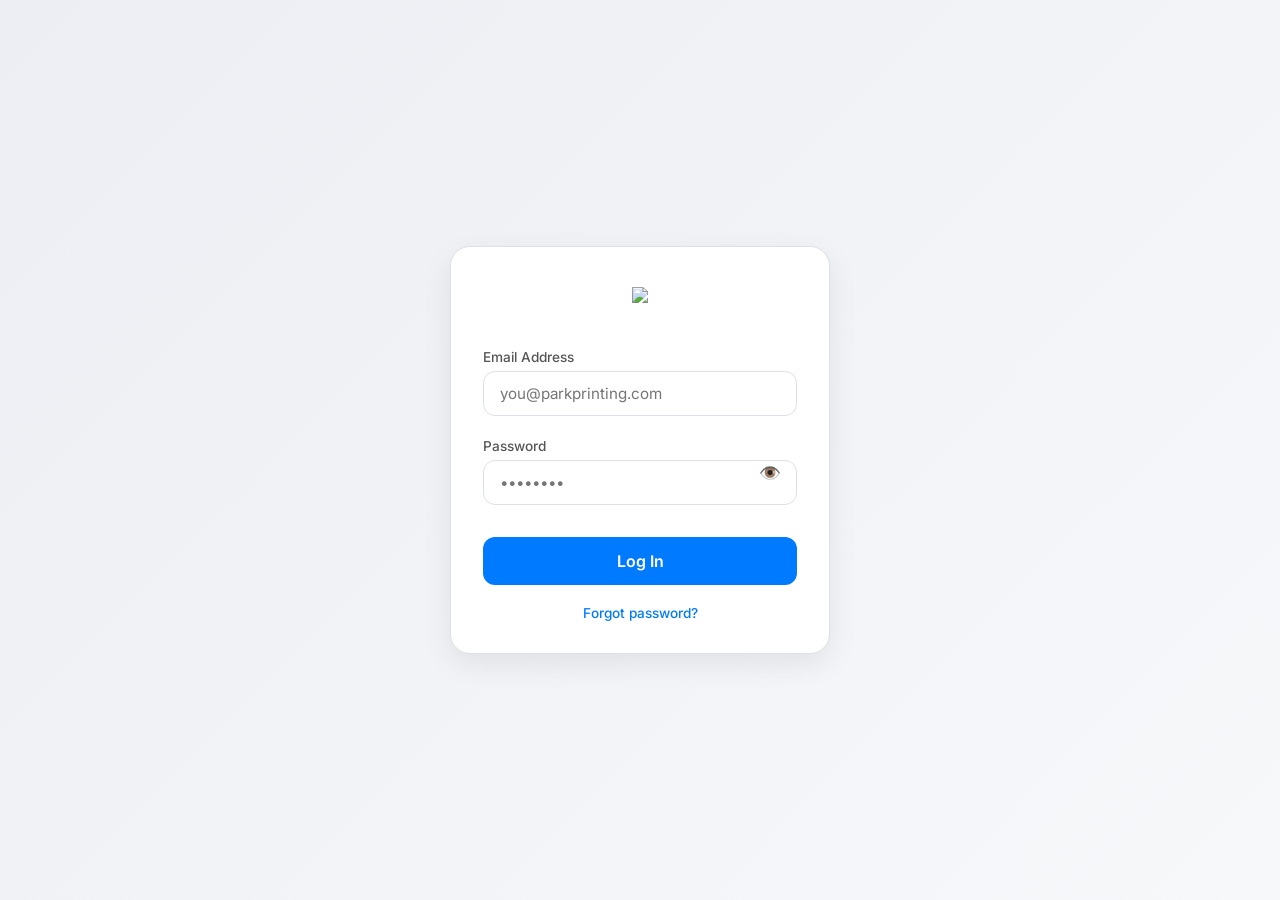
==== dash/index.html @ 1a176a47 "Inital commit" ====
<!DOCTYPE html>
<html lang="en">
<head>
  <meta charset="UTF-8">
  <title>Park Printing Solutions – Login</title>
  <meta name="viewport" content="width=device-width, initial-scale=1.0" />
  <!-- Font -->
  <link href="https://fonts.googleapis.com/css2?family=Inter:wght@400;500;600;700&display=swap" rel="stylesheet">
  <script src="./js/web.js" type="text/javascript"></script>
  <script src="./js/login.js" type="text/javascript"></script>
  <script src="./js/nav.js" type="text/javascript"></script>
  <script src="./js/index.js" type="text/javascript"></script>
  <link rel="icon" type="image/x-icon" href="favicon.ico">
  <style>
    :root {
      --accent: #007aff;
      --bg-gradient: linear-gradient(135deg,#eceef3 0%,#f7f8fa 100%);
      --border: #dde1e6;
    }

    * { box-sizing: border-box; margin: 0; padding: 0; font-family: 'Inter', sans-serif; }

    body {
      display: flex;
      align-items: center;
      justify-content: center;
      min-height: 100vh;
      background: var(--bg-gradient);
    }

    /* ───── Login Card ───── */
    .login-card {
      width: 100%;
      max-width: 380px;
      background: #fff;
      border: 1px solid var(--border);
      border-radius: 1.25rem;
      padding: 2.5rem 2rem 2rem;
      box-shadow: 0 10px 30px rgba(0,0,0,0.08);
      animation: fadeUp .6s ease forwards;
      opacity: 0;
      transform: translateY(20px);
    }

    @keyframes fadeUp {
      to { opacity: 1; transform: translateY(0); }
    }

    .login-card h1 {
      font-size: 1.6rem;
      font-weight: 600;
      text-align: center;
      margin-bottom: 1.5rem;
      color: #333;
    }

    .form-group { position: relative; margin-top: 1.35rem; }

    .form-group label {
      display: block;
      font-size: 0.85rem;
      font-weight: 500;
      margin-bottom: 0.4rem;
      color: #555;
    }

    .form-group input {
      width: 100%;
      padding: 0.75rem 1rem;
      border: 1px solid var(--border);
      border-radius: 0.75rem;
      font-size: 0.95rem;
      transition: border-color .2s, box-shadow .2s;
    }

    .form-group input:focus {
      border-color: var(--accent);
      box-shadow: 0 0 0 3px rgba(0,122,255,0.15);
      outline: none;
    }

    .toggle-password {
      position: absolute;
      top: 50%;
      right: 1rem;
      transform: translateY(-50%);
      font-size: 1.1rem;
      cursor: pointer;
      color: #8a8a8a;
      user-select: none;
    }

    button.login-btn {
      width: 100%;
      margin-top: 2rem;
      padding: 0.85rem 1rem;
      border: none;
      border-radius: 0.75rem;
      background: var(--accent);
      color: #fff;
      font-size: 1rem;
      font-weight: 600;
      cursor: pointer;
      transition: background .2s, transform .15s;
    }

    button.login-btn:hover { background: #0066e0; }
    button.login-btn:active { transform: scale(0.98); }

    .links {
      margin-top: 1.25rem;
      text-align: center;
      font-size: 0.85rem;
    }

    .links a {
      color: var(--accent);
      text-decoration: none;
      font-weight: 500;
    }

    /* Small devices */
    @media (max-width: 420px) {
      .login-card { margin: 0 1rem; }
    }
  </style>
</head>
<body>
  <main class="login-card" role="main">
    <center>
      <image src="./logos/park.png" style="width: 200px;"></image>
    </center>
    <br>
    <label id="login-error"></label>
    <form onsubmit="return false;">
      <div class="form-group">
        <label for="email">Email Address</label>
        <input type="email" id="username_field" placeholder="you@parkprinting.com" required />
      </div>

      <div class="form-group">
        <label for="password">Password</label>
        <input type="password" id="password_field" placeholder="••••••••" required />
        <span class="toggle-password" onclick="togglePassword()">👁️</span>
      </div>

      <button type="submit" class="login-btn" onclick="login_clicked();">Log In</button>

      <div class="links">
        <a onclick="forgotPassword();" style="cursor: pointer;">Forgot password?</a>
      </div>
    </form>
  </main>

  <script>
    function togglePassword() {
      const pwd = document.getElementById('password');
      pwd.type = pwd.type === 'password' ? 'text' : 'password';
    }
  </script>
</body>
</html>
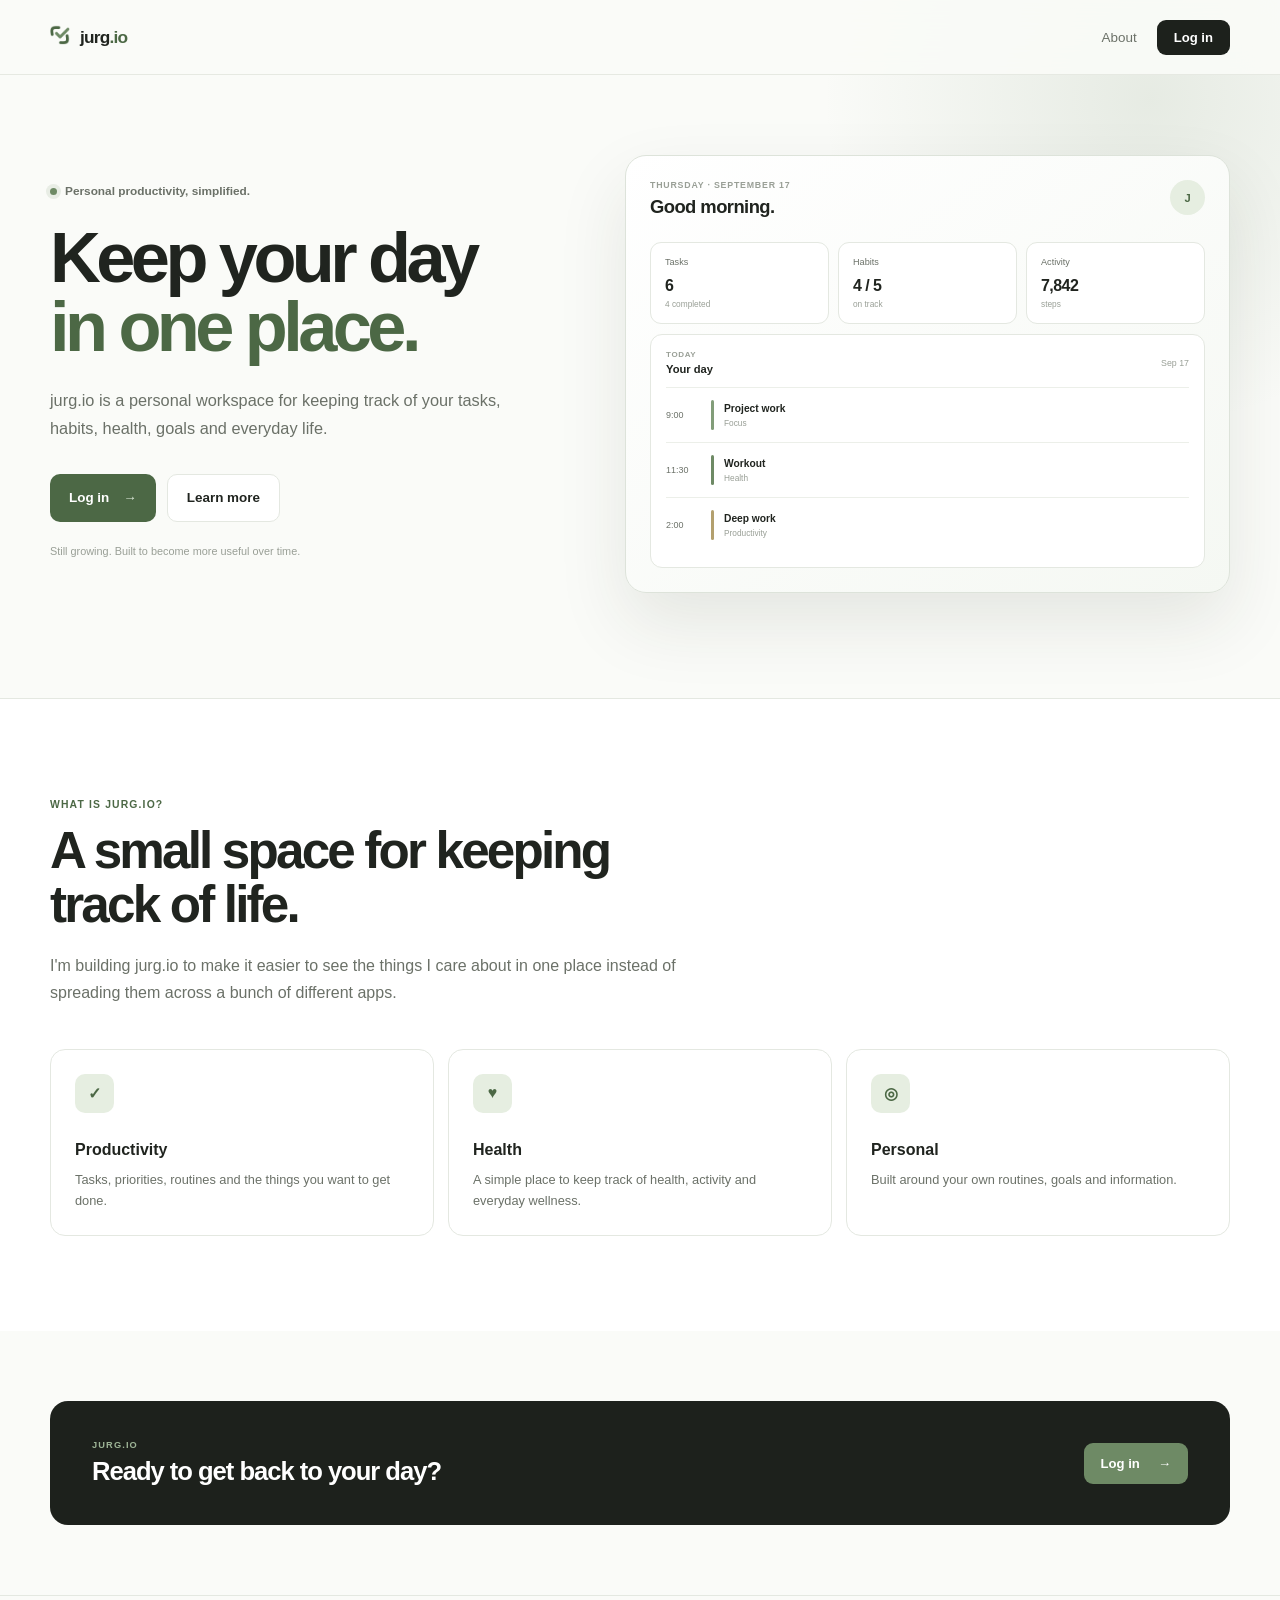
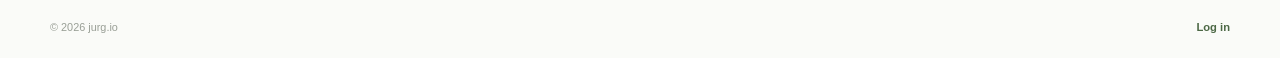
==== commit 7d478249: "first intital revamp of website" ====
--- a/dash/index.html
+++ b/dash/index.html
@@ -1,162 +1,776 @@
 <!DOCTYPE html>
 <html lang="en">
 <head>
-  <meta charset="UTF-8">
-  <title>Park Printing Solutions – Login</title>
-  <meta name="viewport" content="width=device-width, initial-scale=1.0" />
-  <!-- Font -->
-  <link href="https://fonts.googleapis.com/css2?family=Inter:wght@400;500;600;700&display=swap" rel="stylesheet">
-  <script src="./js/web.js" type="text/javascript"></script>
-  <script src="./js/login.js" type="text/javascript"></script>
-  <script src="./js/nav.js" type="text/javascript"></script>
-  <script src="./js/index.js" type="text/javascript"></script>
-  <link rel="icon" type="image/x-icon" href="favicon.ico">
-  <style>
-    :root {
-      --accent: #007aff;
-      --bg-gradient: linear-gradient(135deg,#eceef3 0%,#f7f8fa 100%);
-      --border: #dde1e6;
+    <meta charset="UTF-8">
+
+    <meta
+        name="viewport"
+        content="width=device-width, initial-scale=1.0"
+    >
+
+    <title>jurg.io</title>
+
+    <link rel="stylesheet" href="./index/styles.css">
+    <script src="./js/web.js" type="text/javascript"></script>
+    <script src="./js/login.js" type="text/javascript"></script>
+    <script src="./js/nav.js" type="text/javascript"></script>
+    <script src="./js/index.js" type="text/javascript"></script>
+    <link rel="icon" type="image/x-icon" href="favicon.ico">
+
+</head>
+
+<body>
+
+
+<!-- =========================================================
+     HEADER
+========================================================= -->
+
+<header class="site-header">
+
+    <div class="nav-container">
+
+        <a href="" class="brand">
+            <div>
+              <img src="./images/logo.png" style="width: 20px;">
+            </div>
+
+            <span class="brand-name">
+                jurg<span>.io</span>
+            </span>
+        </a>
+
+
+        <div class="nav-actions">
+
+            <a href="#about" class="nav-link">
+                About
+            </a>
+
+            <button
+                class="login-button"
+                onclick="openLogin()"
+            >
+                Log in
+            </button>
+
+        </div>
+
+    </div>
+
+</header>
+
+
+
+<main>
+
+
+<!-- =========================================================
+     HERO
+========================================================= -->
+
+<section class="hero">
+
+    <div class="hero-glow"></div>
+
+    <div class="hero-container">
+
+
+        <!-- LEFT -->
+
+        <div class="hero-content">
+
+            <div class="hero-label">
+                <span></span>
+                Personal productivity, simplified.
+            </div>
+
+
+            <h1>
+                Keep your day
+                <span>in one place.</span>
+            </h1>
+
+
+            <p class="hero-description">
+
+                jurg.io is a personal workspace for keeping
+                track of your tasks, habits, health, goals
+                and everyday life.
+
+            </p>
+
+
+            <div class="hero-actions">
+
+                <button
+                    class="primary-button"
+                    onclick="openLogin()"
+                >
+                    Log in
+                    <span>→</span>
+                </button>
+
+                <a
+                    href="#about"
+                    class="secondary-button"
+                >
+                    Learn more
+                </a>
+
+            </div>
+
+
+            <p class="hero-small-text">
+                Still growing. Built to become more useful over time.
+            </p>
+
+        </div>
+
+
+
+        <!-- RIGHT DASHBOARD PREVIEW -->
+
+        <div class="preview-wrap">
+
+            <div class="preview-card">
+
+
+                <div class="preview-heading">
+
+                    <div>
+
+                        <span>
+                            THURSDAY · SEPTEMBER 17
+                        </span>
+
+                        <h3>
+                            Good morning.
+                        </h3>
+
+                    </div>
+
+
+                    <div class="preview-avatar">
+                        J
+                    </div>
+
+                </div>
+
+
+
+                <div class="preview-grid">
+
+
+                    <div class="preview-stat">
+
+                        <span class="preview-stat-label">
+                            Tasks
+                        </span>
+
+                        <strong>
+                            6
+                        </strong>
+
+                        <small>
+                            4 completed
+                        </small>
+
+                    </div>
+
+
+                    <div class="preview-stat">
+
+                        <span class="preview-stat-label">
+                            Habits
+                        </span>
+
+                        <strong>
+                            4 / 5
+                        </strong>
+
+                        <small>
+                            on track
+                        </small>
+
+                    </div>
+
+
+                    <div class="preview-stat">
+
+                        <span class="preview-stat-label">
+                            Activity
+                        </span>
+
+                        <strong>
+                            7,842
+                        </strong>
+
+                        <small>
+                            steps
+                        </small>
+
+                    </div>
+
+                </div>
+
+
+
+                <div class="today-card">
+
+                    <div class="today-heading">
+
+                        <div>
+                            <span>TODAY</span>
+                            <strong>Your day</strong>
+                        </div>
+
+                        <span class="today-date">
+                            Sep 17
+                        </span>
+
+                    </div>
+
+
+
+                    <div class="today-item">
+
+                        <span class="today-time">
+                            9:00
+                        </span>
+
+                        <span class="today-marker"></span>
+
+                        <div>
+                            <strong>
+                                Project work
+                            </strong>
+
+                            <small>
+                                Focus
+                            </small>
+                        </div>
+
+                    </div>
+
+
+
+                    <div class="today-item">
+
+                        <span class="today-time">
+                            11:30
+                        </span>
+
+                        <span class="today-marker green"></span>
+
+                        <div>
+                            <strong>
+                                Workout
+                            </strong>
+
+                            <small>
+                                Health
+                            </small>
+                        </div>
+
+                    </div>
+
+
+
+                    <div class="today-item">
+
+                        <span class="today-time">
+                            2:00
+                        </span>
+
+                        <span class="today-marker gold"></span>
+
+                        <div>
+                            <strong>
+                                Deep work
+                            </strong>
+
+                            <small>
+                                Productivity
+                            </small>
+                        </div>
+
+                    </div>
+
+                </div>
+
+            </div>
+
+        </div>
+
+    </div>
+
+</section>
+
+
+
+<!-- =========================================================
+     SMALL ABOUT SECTION
+========================================================= -->
+
+<section class="about-section" id="about">
+
+    <div class="section-container">
+
+        <div class="about-heading">
+
+            <span class="section-label">
+                WHAT IS JURG.IO?
+            </span>
+
+            <h2>
+                A small space for keeping track of life.
+            </h2>
+
+            <p>
+
+                I'm building jurg.io to make it easier to see
+                the things I care about in one place instead
+                of spreading them across a bunch of different apps.
+
+            </p>
+
+        </div>
+
+
+
+        <div class="about-grid">
+
+
+            <div class="about-card">
+
+                <div class="about-icon">
+                    ✓
+                </div>
+
+                <h3>
+                    Productivity
+                </h3>
+
+                <p>
+                    Tasks, priorities, routines and the things
+                    you want to get done.
+                </p>
+
+            </div>
+
+
+
+            <div class="about-card">
+
+                <div class="about-icon">
+                    ♥
+                </div>
+
+                <h3>
+                    Health
+                </h3>
+
+                <p>
+                    A simple place to keep track of health,
+                    activity and everyday wellness.
+                </p>
+
+            </div>
+
+
+
+            <div class="about-card">
+
+                <div class="about-icon">
+                    ◎
+                </div>
+
+                <h3>
+                    Personal
+                </h3>
+
+                <p>
+                    Built around your own routines,
+                    goals and information.
+                </p>
+
+            </div>
+
+        </div>
+
+    </div>
+
+</section>
+
+
+
+<!-- =========================================================
+     SIMPLE CTA
+========================================================= -->
+
+<section class="bottom-section">
+
+    <div class="section-container">
+
+        <div class="bottom-card">
+
+            <div>
+
+                <span>
+                    JURG.IO
+                </span>
+
+                <h2>
+                    Ready to get back to your day?
+                </h2>
+
+            </div>
+
+
+            <button
+                onclick="openLogin()"
+                class="bottom-login-button"
+            >
+                Log in
+                <span>→</span>
+            </button>
+
+        </div>
+
+    </div>
+
+</section>
+
+
+</main>
+
+
+
+<!-- =========================================================
+     FOOTER
+========================================================= -->
+
+<footer class="site-footer">
+
+    <div class="section-container footer-inner">
+
+        <span>
+            © 2026 jurg.io
+        </span>
+
+        <button onclick="openLogin()">
+            Log in
+        </button>
+
+    </div>
+
+</footer>
+
+
+
+<!-- =========================================================
+     LOGIN MODAL
+========================================================= -->
+
+<div
+    class="login-overlay"
+    id="loginOverlay"
+>
+
+    <div
+        class="login-backdrop"
+        onclick="closeLogin()"
+    ></div>
+
+
+    <section class="login-modal">
+
+
+        <button
+            class="login-close"
+            onclick="closeLogin()"
+            aria-label="Close login"
+        >
+            ×
+        </button>
+
+
+
+        <div class="login-brand">
+
+            <div>
+              <img src="./images/logo.png" style="width: 20px;">
+            </div>
+
+            <span class="brand-name">
+                jurg<span>.io</span>
+            </span>
+
+        </div>
+
+
+
+        <div class="login-heading">
+
+            <span>
+                WELCOME BACK
+            </span>
+
+            <h2>
+                Log in
+            </h2>
+
+            <p>
+                Continue to your personal workspace.
+            </p>
+
+        </div>
+
+
+
+        <form
+            onsubmit="event.preventDefault();"
+            class="login-form"
+        >
+
+
+            <label>
+
+                Username
+
+                <input
+                    id="username_field"
+                    type="text"
+                    name="username"
+                    placeholder="Username"
+                    autocomplete="username"
+                    required
+                >
+
+            </label>
+
+
+
+            <label>
+
+                <div class="password-label">
+
+                    <span>
+                        Password
+                    </span>
+
+                    <a href="/forgot-password">
+                        Forgot password?
+                    </a>
+
+                </div>
+
+
+                <div class="password-input">
+
+                    <input
+                        id="passwordInput"
+                        type="password"
+                        name="password"
+                        placeholder="Password"
+                        autocomplete="current-password"
+                        required
+                    >
+
+                    <button
+                        type="button"
+                        onclick="togglePassword()"
+                    >
+                        <span id="passwordToggleText">
+                            Show
+                        </span>
+                    </button>
+
+                </div>
+
+            </label>
+
+
+
+            <!--
+                Server can set the contents of this element.
+
+                Example:
+                <div id="login-error" class="login-error visible">
+                    Invalid username or password.
+                </div>
+            -->
+
+            <div
+                id="login-error"
+                class="login-error"
+                role="alert"
+            ></div>
+
+
+
+            <label class="remember-row">
+
+                <input
+                    type="checkbox"
+                    name="remember"
+                >
+
+                <span>
+                    Keep me signed in
+                </span>
+
+            </label>
+
+
+
+            <button
+                onclick="login_clicked();"
+                class="login-submit"
+            >
+
+                Log in
+
+                <span>
+                    →
+                </span>
+
+            </button>
+
+        </form>
+
+
+        <p class="login-note">
+            jurg.io is currently under active development.
+        </p>
+
+    </section>
+
+</div>
+
+
+
+<script>
+
+    function openLogin() {
+
+        const overlay =
+            document.getElementById("loginOverlay");
+
+
+        overlay.classList.add("open");
+
+        document.body.classList.add("login-open");
+
+
+        setTimeout(() => {
+
+            const username =
+                document.getElementById("username_field");
+
+            if (username) {
+                username.focus();
+            }
+
+        }, 150);
+
     }
 
-    * { box-sizing: border-box; margin: 0; padding: 0; font-family: 'Inter', sans-serif; }
-
-    body {
-      display: flex;
-      align-items: center;
-      justify-content: center;
-      min-height: 100vh;
-      background: var(--bg-gradient);
+
+
+    function closeLogin() {
+
+        document
+            .getElementById("loginOverlay")
+            .classList.remove("open");
+
+
+        document.body
+            .classList.remove("login-open");
+
     }
 
-    /* ───── Login Card ───── */
-    .login-card {
-      width: 100%;
-      max-width: 380px;
-      background: #fff;
-      border: 1px solid var(--border);
-      border-radius: 1.25rem;
-      padding: 2.5rem 2rem 2rem;
-      box-shadow: 0 10px 30px rgba(0,0,0,0.08);
-      animation: fadeUp .6s ease forwards;
-      opacity: 0;
-      transform: translateY(20px);
+
+
+    function togglePassword() {
+
+        const input =
+            document.getElementById("passwordInput");
+
+        const text =
+            document.getElementById("passwordToggleText");
+
+
+        if (input.type === "password") {
+
+            input.type = "text";
+
+            text.textContent = "Hide";
+
+        } else {
+
+            input.type = "password";
+
+            text.textContent = "Show";
+
+        }
+
     }
 
-    @keyframes fadeUp {
-      to { opacity: 1; transform: translateY(0); }
+
+
+    function showLoginError(message) {
+
+        const error =
+            document.getElementById("login-error");
+
+
+        if (!error) {
+            return;
+        }
+
+
+        error.textContent = message;
+
+        error.classList.add("visible");
+
     }
 
-    .login-card h1 {
-      font-size: 1.6rem;
-      font-weight: 600;
-      text-align: center;
-      margin-bottom: 1.5rem;
-      color: #333;
+
+
+    function clearLoginError() {
+
+        const error =
+            document.getElementById("login-error");
+
+
+        if (!error) {
+            return;
+        }
+
+
+        error.textContent = "";
+
+        error.classList.remove("visible");
+
     }
 
-    .form-group { position: relative; margin-top: 1.35rem; }
-
-    .form-group label {
-      display: block;
-      font-size: 0.85rem;
-      font-weight: 500;
-      margin-bottom: 0.4rem;
-      color: #555;
-    }
-
-    .form-group input {
-      width: 100%;
-      padding: 0.75rem 1rem;
-      border: 1px solid var(--border);
-      border-radius: 0.75rem;
-      font-size: 0.95rem;
-      transition: border-color .2s, box-shadow .2s;
-    }
-
-    .form-group input:focus {
-      border-color: var(--accent);
-      box-shadow: 0 0 0 3px rgba(0,122,255,0.15);
-      outline: none;
-    }
-
-    .toggle-password {
-      position: absolute;
-      top: 50%;
-      right: 1rem;
-      transform: translateY(-50%);
-      font-size: 1.1rem;
-      cursor: pointer;
-      color: #8a8a8a;
-      user-select: none;
-    }
-
-    button.login-btn {
-      width: 100%;
-      margin-top: 2rem;
-      padding: 0.85rem 1rem;
-      border: none;
-      border-radius: 0.75rem;
-      background: var(--accent);
-      color: #fff;
-      font-size: 1rem;
-      font-weight: 600;
-      cursor: pointer;
-      transition: background .2s, transform .15s;
-    }
-
-    button.login-btn:hover { background: #0066e0; }
-    button.login-btn:active { transform: scale(0.98); }
-
-    .links {
-      margin-top: 1.25rem;
-      text-align: center;
-      font-size: 0.85rem;
-    }
-
-    .links a {
-      color: var(--accent);
-      text-decoration: none;
-      font-weight: 500;
-    }
-
-    /* Small devices */
-    @media (max-width: 420px) {
-      .login-card { margin: 0 1rem; }
-    }
-  </style>
-</head>
-<body>
-  <main class="login-card" role="main">
-    <center>
-      <image src="./logos/park.png" style="width: 200px;"></image>
-    </center>
-    <br>
-    <label id="login-error"></label>
-    <form onsubmit="return false;">
-      <div class="form-group">
-        <label for="email">Email Address</label>
-        <input type="email" id="username_field" placeholder="you@parkprinting.com" required />
-      </div>
-
-      <div class="form-group">
-        <label for="password">Password</label>
-        <input type="password" id="password_field" placeholder="••••••••" required />
-        <span class="toggle-password" onclick="togglePassword()">👁️</span>
-      </div>
-
-      <button type="submit" class="login-btn" onclick="login_clicked();">Log In</button>
-
-      <div class="links">
-        <a onclick="forgotPassword();" style="cursor: pointer;">Forgot password?</a>
-      </div>
-    </form>
-  </main>
-
-  <script>
-    function togglePassword() {
-      const pwd = document.getElementById('password');
-      pwd.type = pwd.type === 'password' ? 'text' : 'password';
-    }
-  </script>
+
+
+    document.addEventListener(
+        "keydown",
+        function(event) {
+
+            if (event.key === "Escape") {
+                closeLogin();
+            }
+
+        }
+    );
+
+</script>
+
+
 </body>
 </html>
--- a/dash/index/styles.css
+++ b/dash/index/styles.css
@@ -0,0 +1,1699 @@
+/* =========================================================
+   COLORS
+========================================================= */
+
+:root {
+
+    --background: #fafbf8;
+    --surface: #ffffff;
+    --surface-soft: #f4f7f2;
+
+    --text: #20241f;
+    --text-soft: #6b7168;
+    --text-light: #999f96;
+
+    --border: #e4e8e1;
+
+    --accent: #6e8a65;
+    --accent-dark: #4c6845;
+    --accent-light: #e6eee1;
+
+    --dark: #1d211c;
+
+    --container: 1180px;
+
+}
+
+
+
+/* =========================================================
+   BASE
+========================================================= */
+
+* {
+    box-sizing: border-box;
+}
+
+
+html {
+    scroll-behavior: smooth;
+}
+
+
+body {
+
+    margin: 0;
+
+    background: var(--background);
+
+    color: var(--text);
+
+    font-family:
+        Inter,
+        -apple-system,
+        BlinkMacSystemFont,
+        "Segoe UI",
+        sans-serif;
+
+    -webkit-font-smoothing: antialiased;
+
+}
+
+
+body.login-open {
+    overflow: hidden;
+}
+
+
+button,
+input {
+    font: inherit;
+}
+
+
+button {
+    cursor: pointer;
+}
+
+
+a {
+    color: inherit;
+}
+
+
+.section-container,
+.hero-container,
+.nav-container {
+
+    width: min(
+        calc(100% - 48px),
+        var(--container)
+    );
+
+    margin: 0 auto;
+
+}
+
+
+
+/* =========================================================
+   BRAND
+========================================================= */
+
+.brand {
+
+    display: inline-flex;
+
+    align-items: center;
+
+    gap: 10px;
+
+    text-decoration: none;
+
+}
+
+
+.brand-mark {
+
+    display: flex;
+
+    align-items: flex-end;
+
+    justify-content: center;
+
+    gap: 2px;
+
+    width: 31px;
+    height: 31px;
+
+    padding: 7px;
+
+    border-radius: 9px;
+
+    background: var(--dark);
+
+}
+
+
+.brand-mark span {
+
+    width: 3px;
+
+    border-radius: 5px;
+
+    background: #95b18c;
+
+}
+
+
+.brand-mark span:nth-child(1) {
+    height: 7px;
+}
+
+
+.brand-mark span:nth-child(2) {
+    height: 16px;
+}
+
+
+.brand-mark span:nth-child(3) {
+    height: 11px;
+}
+
+
+.brand-name {
+
+    font-size: 1.08rem;
+
+    font-weight: 750;
+
+    letter-spacing: -0.045em;
+
+}
+
+
+.brand-name > span {
+    color: var(--accent-dark);
+}
+
+
+
+/* =========================================================
+   HEADER
+========================================================= */
+
+.site-header {
+
+    position: fixed;
+
+    z-index: 100;
+
+    top: 0;
+    right: 0;
+    left: 0;
+
+    border-bottom:
+        1px solid
+        rgba(225, 229, 222, 0.8);
+
+    background:
+        rgba(250, 251, 248, 0.9);
+
+    backdrop-filter: blur(18px);
+
+}
+
+
+.nav-container {
+
+    display: flex;
+
+    align-items: center;
+
+    justify-content: space-between;
+
+    height: 74px;
+
+}
+
+
+.nav-actions {
+
+    display: flex;
+
+    align-items: center;
+
+    gap: 20px;
+
+}
+
+
+.nav-link {
+
+    color: var(--text-soft);
+
+    font-size: 0.84rem;
+
+    text-decoration: none;
+
+}
+
+
+.login-button {
+
+    padding: 10px 17px;
+
+    border: 0;
+
+    border-radius: 9px;
+
+    background: var(--dark);
+
+    color: #fff;
+
+    font-size: 0.82rem;
+
+    font-weight: 650;
+
+}
+
+
+
+/* =========================================================
+   HERO
+========================================================= */
+
+.hero {
+
+    position: relative;
+
+    overflow: hidden;
+
+    padding:
+        155px
+        0
+        105px;
+
+}
+
+
+.hero-glow {
+
+    position: absolute;
+
+    top: -240px;
+    right: -210px;
+
+    width: 680px;
+    height: 680px;
+
+    border-radius: 50%;
+
+    background:
+        radial-gradient(
+            circle,
+            rgba(110, 138, 101, 0.14),
+            transparent 68%
+        );
+
+}
+
+
+.hero-container {
+
+    position: relative;
+
+    z-index: 2;
+
+    display: grid;
+
+    grid-template-columns:
+        minmax(0, 0.9fr)
+        minmax(470px, 1.1fr);
+
+    align-items: center;
+
+    gap: 80px;
+
+}
+
+
+.hero-label {
+
+    display: inline-flex;
+
+    align-items: center;
+
+    gap: 8px;
+
+    margin-bottom: 25px;
+
+    color: var(--text-soft);
+
+    font-size: 0.74rem;
+
+    font-weight: 650;
+
+}
+
+
+.hero-label > span {
+
+    width: 7px;
+    height: 7px;
+
+    border-radius: 50%;
+
+    background: var(--accent);
+
+    box-shadow:
+        0 0 0 4px
+        rgba(110, 138, 101, 0.13);
+
+}
+
+
+.hero h1 {
+
+    margin: 0;
+
+    font-size:
+        clamp(
+            3.4rem,
+            5.5vw,
+            5.5rem
+        );
+
+    font-weight: 680;
+
+    line-height: 0.98;
+
+    letter-spacing: -0.065em;
+
+}
+
+
+.hero h1 span {
+
+    display: block;
+
+    color: var(--accent-dark);
+
+}
+
+
+.hero-description {
+
+    max-width: 560px;
+
+    margin: 26px 0 0;
+
+    color: var(--text-soft);
+
+    font-size: 1.02rem;
+
+    line-height: 1.7;
+
+}
+
+
+.hero-actions {
+
+    display: flex;
+
+    align-items: center;
+
+    gap: 11px;
+
+    margin-top: 31px;
+
+}
+
+
+.primary-button,
+.secondary-button {
+
+    display: inline-flex;
+
+    align-items: center;
+
+    justify-content: center;
+
+    min-height: 48px;
+
+    padding: 0 19px;
+
+    border-radius: 10px;
+
+    font-size: 0.84rem;
+
+    font-weight: 650;
+
+    text-decoration: none;
+
+}
+
+
+.primary-button {
+
+    gap: 14px;
+
+    border: 0;
+
+    background: var(--accent-dark);
+
+    color: #fff;
+
+}
+
+
+.primary-button span {
+    color: #dce8d8;
+}
+
+
+.secondary-button {
+
+    border: 1px solid var(--border);
+
+    background: #fff;
+
+    color: var(--text);
+
+}
+
+
+.hero-small-text {
+
+    margin-top: 23px;
+
+    color: var(--text-light);
+
+    font-size: 0.68rem;
+
+}
+
+
+
+/* =========================================================
+   PREVIEW
+========================================================= */
+
+.preview-wrap {
+    position: relative;
+}
+
+
+.preview-card {
+
+    padding: 24px;
+
+    border: 1px solid #dde3da;
+
+    border-radius: 21px;
+
+    background:
+        linear-gradient(
+            145deg,
+            #ffffff,
+            #f5f8f3
+        );
+
+    box-shadow:
+        0 30px 70px
+        rgba(37, 45, 34, 0.10);
+
+}
+
+
+.preview-heading {
+
+    display: flex;
+
+    align-items: flex-start;
+
+    justify-content: space-between;
+
+}
+
+
+.preview-heading > div:first-child {
+
+    display: flex;
+
+    flex-direction: column;
+
+}
+
+
+.preview-heading span {
+
+    color: var(--text-light);
+
+    font-size: 0.55rem;
+
+    font-weight: 750;
+
+    letter-spacing: 0.09em;
+
+}
+
+
+.preview-heading h3 {
+
+    margin: 6px 0 0;
+
+    font-size: 1.15rem;
+
+    letter-spacing: -0.03em;
+
+}
+
+
+.preview-avatar {
+
+    display: flex;
+
+    align-items: center;
+
+    justify-content: center;
+
+    width: 35px;
+    height: 35px;
+
+    border-radius: 50%;
+
+    background: var(--accent-light);
+
+    color: var(--accent-dark);
+
+    font-size: 0.7rem;
+
+    font-weight: 750;
+
+}
+
+
+.preview-grid {
+
+    display: grid;
+
+    grid-template-columns:
+        repeat(3, 1fr);
+
+    gap: 9px;
+
+    margin-top: 24px;
+
+}
+
+
+.preview-stat {
+
+    display: flex;
+
+    flex-direction: column;
+
+    gap: 4px;
+
+    padding: 14px;
+
+    border: 1px solid var(--border);
+
+    border-radius: 11px;
+
+    background: #fff;
+
+}
+
+
+.preview-stat-label {
+
+    color: var(--text-soft);
+
+    font-size: 0.57rem;
+
+}
+
+
+.preview-stat strong {
+
+    margin-top: 6px;
+
+    font-size: 1rem;
+
+    letter-spacing: -0.035em;
+
+}
+
+
+.preview-stat small {
+
+    color: var(--text-light);
+
+    font-size: 0.52rem;
+
+}
+
+
+.today-card {
+
+    margin-top: 10px;
+
+    padding: 15px;
+
+    border: 1px solid var(--border);
+
+    border-radius: 12px;
+
+    background: #fff;
+
+}
+
+
+.today-heading {
+
+    display: flex;
+
+    align-items: center;
+
+    justify-content: space-between;
+
+    padding-bottom: 12px;
+
+}
+
+
+.today-heading > div {
+
+    display: flex;
+
+    flex-direction: column;
+
+    gap: 4px;
+
+}
+
+
+.today-heading > div span {
+
+    color: var(--text-light);
+
+    font-size: 0.5rem;
+
+    font-weight: 750;
+
+    letter-spacing: 0.08em;
+
+}
+
+
+.today-heading strong {
+    font-size: 0.7rem;
+}
+
+
+.today-date {
+
+    color: var(--text-light);
+
+    font-size: 0.55rem;
+
+}
+
+
+.today-item {
+
+    display: grid;
+
+    grid-template-columns:
+        35px
+        3px
+        1fr;
+
+    align-items: center;
+
+    gap: 10px;
+
+    min-height: 55px;
+
+    border-top:
+        1px solid
+        #ecefe9;
+
+}
+
+
+.today-time {
+
+    color: var(--text-soft);
+
+    font-size: 0.56rem;
+
+}
+
+
+.today-marker {
+
+    width: 3px;
+    height: 30px;
+
+    border-radius: 4px;
+
+    background: #829d79;
+
+}
+
+
+.today-marker.green {
+    background: #6e8a65;
+}
+
+
+.today-marker.gold {
+    background: #b3a06e;
+}
+
+
+.today-item > div {
+
+    display: flex;
+
+    flex-direction: column;
+
+    gap: 4px;
+
+}
+
+
+.today-item strong {
+    font-size: 0.64rem;
+}
+
+
+.today-item small {
+
+    color: var(--text-light);
+
+    font-size: 0.52rem;
+
+}
+
+
+
+/* =========================================================
+   ABOUT
+========================================================= */
+
+.about-section {
+
+    padding: 95px 0;
+
+    border-top: 1px solid var(--border);
+
+    background: #fff;
+
+}
+
+
+.about-heading {
+
+    max-width: 650px;
+
+}
+
+
+.section-label {
+
+    display: inline-block;
+
+    margin-bottom: 14px;
+
+    color: var(--accent-dark);
+
+    font-size: 0.65rem;
+
+    font-weight: 750;
+
+    letter-spacing: 0.11em;
+
+}
+
+
+.about-heading h2 {
+
+    margin: 0;
+
+    font-size:
+        clamp(
+            2.2rem,
+            4vw,
+            3.5rem
+        );
+
+    line-height: 1.05;
+
+    letter-spacing: -0.055em;
+
+}
+
+
+.about-heading p {
+
+    margin: 20px 0 0;
+
+    color: var(--text-soft);
+
+    line-height: 1.7;
+
+}
+
+
+.about-grid {
+
+    display: grid;
+
+    grid-template-columns:
+        repeat(3, 1fr);
+
+    gap: 14px;
+
+    margin-top: 43px;
+
+}
+
+
+.about-card {
+
+    padding: 24px;
+
+    border: 1px solid var(--border);
+
+    border-radius: 15px;
+
+    background: var(--surface);
+
+}
+
+
+.about-icon {
+
+    display: flex;
+
+    align-items: center;
+
+    justify-content: center;
+
+    width: 39px;
+    height: 39px;
+
+    margin-bottom: 28px;
+
+    border-radius: 10px;
+
+    background: var(--accent-light);
+
+    color: var(--accent-dark);
+
+    font-weight: 750;
+
+}
+
+
+.about-card h3 {
+
+    margin: 0;
+
+    font-size: 1rem;
+
+}
+
+
+.about-card p {
+
+    margin: 10px 0 0;
+
+    color: var(--text-soft);
+
+    font-size: 0.8rem;
+
+    line-height: 1.65;
+
+}
+
+
+
+/* =========================================================
+   BOTTOM
+========================================================= */
+
+.bottom-section {
+    padding: 70px 0;
+}
+
+
+.bottom-card {
+
+    display: flex;
+
+    align-items: center;
+
+    justify-content: space-between;
+
+    gap: 35px;
+
+    padding: 39px 42px;
+
+    border-radius: 18px;
+
+    background: var(--dark);
+
+    color: #fff;
+
+}
+
+
+.bottom-card > div {
+
+    display: flex;
+
+    flex-direction: column;
+
+    gap: 7px;
+
+}
+
+
+.bottom-card > div > span {
+
+    color: #9db496;
+
+    font-size: 0.58rem;
+
+    font-weight: 750;
+
+    letter-spacing: 0.12em;
+
+}
+
+
+.bottom-card h2 {
+
+    margin: 0;
+
+    font-size: 1.6rem;
+
+    letter-spacing: -0.04em;
+
+}
+
+
+.bottom-login-button {
+
+    display: flex;
+
+    align-items: center;
+
+    gap: 18px;
+
+    flex: 0 0 auto;
+
+    padding: 13px 17px;
+
+    border: 0;
+
+    border-radius: 9px;
+
+    background: var(--accent);
+
+    color: #fff;
+
+    font-size: 0.82rem;
+
+    font-weight: 700;
+
+}
+
+
+
+/* =========================================================
+   FOOTER
+========================================================= */
+
+.site-footer {
+
+    padding: 25px 0;
+
+    border-top: 1px solid var(--border);
+
+}
+
+
+.footer-inner {
+
+    display: flex;
+
+    align-items: center;
+
+    justify-content: space-between;
+
+    color: var(--text-light);
+
+    font-size: 0.68rem;
+
+}
+
+
+.footer-inner button {
+
+    padding: 0;
+
+    border: 0;
+
+    background: transparent;
+
+    color: var(--accent-dark);
+
+    font-size: 0.7rem;
+
+    font-weight: 650;
+
+}
+
+
+
+/* =========================================================
+   LOGIN MODAL
+========================================================= */
+
+.login-overlay {
+
+    position: fixed;
+
+    z-index: 500;
+
+    inset: 0;
+
+    display: flex;
+
+    align-items: center;
+
+    justify-content: center;
+
+    padding: 20px;
+
+    visibility: hidden;
+
+    opacity: 0;
+
+    transition:
+        opacity 200ms ease,
+        visibility 200ms ease;
+
+}
+
+
+.login-overlay.open {
+
+    visibility: visible;
+
+    opacity: 1;
+
+}
+
+
+.login-backdrop {
+
+    position: absolute;
+
+    inset: 0;
+
+    background:
+        rgba(21, 25, 20, 0.68);
+
+    backdrop-filter: blur(8px);
+
+}
+
+
+.login-modal {
+
+    position: relative;
+
+    z-index: 2;
+
+    width: min(100%, 420px);
+
+    padding: 34px;
+
+    border-radius: 18px;
+
+    background: #fff;
+
+    box-shadow:
+        0 30px 80px
+        rgba(0, 0, 0, 0.24);
+
+    transform:
+        translateY(12px)
+        scale(0.98);
+
+    transition:
+        transform 200ms ease;
+
+}
+
+
+.login-overlay.open .login-modal {
+
+    transform:
+        translateY(0)
+        scale(1);
+
+}
+
+
+.login-close {
+
+    position: absolute;
+
+    top: 14px;
+    right: 14px;
+
+    display: flex;
+
+    align-items: center;
+
+    justify-content: center;
+
+    width: 33px;
+    height: 33px;
+
+    padding: 0;
+
+    border: 1px solid var(--border);
+
+    border-radius: 8px;
+
+    background: var(--surface-soft);
+
+    color: var(--text-soft);
+
+    font-size: 1rem;
+
+}
+
+
+.login-brand {
+
+    display: flex;
+
+    align-items: center;
+
+    gap: 10px;
+
+    margin-bottom: 34px;
+
+}
+
+
+.login-heading > span {
+
+    color: var(--accent-dark);
+
+    font-size: 0.62rem;
+
+    font-weight: 750;
+
+    letter-spacing: 0.1em;
+
+}
+
+
+.login-heading h2 {
+
+    margin: 8px 0 6px;
+
+    font-size: 1.7rem;
+
+    letter-spacing: -0.045em;
+
+}
+
+
+.login-heading p {
+
+    margin: 0;
+
+    color: var(--text-soft);
+
+    font-size: 0.78rem;
+
+}
+
+
+.login-form {
+
+    display: flex;
+
+    flex-direction: column;
+
+    gap: 17px;
+
+    margin-top: 27px;
+
+}
+
+
+.login-form > label:not(.remember-row) {
+
+    display: flex;
+
+    flex-direction: column;
+
+    gap: 8px;
+
+    color: #464b44;
+
+    font-size: 0.72rem;
+
+    font-weight: 650;
+
+}
+
+
+.login-form input[type="text"],
+.login-form input[type="password"] {
+
+    width: 100%;
+    height: 46px;
+
+    padding: 0 13px;
+
+    border: 1px solid #dce1d9;
+
+    border-radius: 9px;
+
+    outline: none;
+
+    background: #fafbf9;
+
+    color: var(--text);
+
+    font-size: 0.83rem;
+
+    transition:
+        border-color 150ms ease,
+        box-shadow 150ms ease,
+        background 150ms ease;
+
+}
+
+
+.login-form input:focus {
+
+    border-color: var(--accent);
+
+    background: #fff;
+
+    box-shadow:
+        0 0 0 3px
+        rgba(110, 138, 101, 0.13);
+
+}
+
+
+.password-label {
+
+    display: flex;
+
+    align-items: center;
+
+    justify-content: space-between;
+
+}
+
+
+.password-label a {
+
+    color: var(--accent-dark);
+
+    font-size: 0.66rem;
+
+    text-decoration: none;
+
+}
+
+
+.password-input {
+    position: relative;
+}
+
+
+.password-input input {
+    padding-right: 60px !important;
+}
+
+
+.password-input button {
+
+    position: absolute;
+
+    top: 50%;
+    right: 9px;
+
+    transform: translateY(-50%);
+
+    padding: 5px;
+
+    border: 0;
+
+    background: transparent;
+
+    color: var(--text-soft);
+
+    font-size: 0.67rem;
+
+    font-weight: 650;
+
+}
+
+
+
+/* =========================================================
+   LOGIN ERROR
+========================================================= */
+
+.login-error {
+
+    display: none;
+
+    padding: 10px 12px;
+
+    border: 1px solid #e4b8b3;
+
+    border-radius: 8px;
+
+    background: #fbefed;
+
+    color: #a0443b;
+
+    font-size: 0.72rem;
+
+    line-height: 1.45;
+
+}
+
+
+.login-error.visible {
+    display: block;
+}
+
+
+.remember-row {
+
+    display: flex;
+
+    align-items: center;
+
+    gap: 8px;
+
+    color: var(--text-soft);
+
+    font-size: 0.7rem;
+
+}
+
+
+.remember-row input {
+    accent-color: var(--accent-dark);
+}
+
+
+.login-submit {
+
+    display: flex;
+
+    align-items: center;
+
+    justify-content: space-between;
+
+    height: 48px;
+
+    padding: 0 17px;
+
+    border: 0;
+
+    border-radius: 9px;
+
+    background: var(--accent-dark);
+
+    color: #fff;
+
+    font-size: 0.82rem;
+
+    font-weight: 700;
+
+}
+
+
+.login-submit span {
+    color: #dbe7d7;
+}
+
+
+.login-note {
+
+    margin:
+        23px
+        0
+        0;
+
+    padding-top: 18px;
+
+    border-top: 1px solid var(--border);
+
+    color: var(--text-light);
+
+    font-size: 0.64rem;
+
+    text-align: center;
+
+}
+
+
+
+/* =========================================================
+   TABLET
+========================================================= */
+
+@media (max-width: 950px) {
+
+    .hero-container {
+
+        grid-template-columns: 1fr;
+
+        gap: 65px;
+
+    }
+
+
+    .hero-content {
+        max-width: 700px;
+    }
+
+
+    .preview-wrap {
+
+        width: min(100%, 680px);
+
+        margin: 0 auto;
+
+    }
+
+
+    .about-grid {
+
+        grid-template-columns:
+            1fr
+            1fr;
+
+    }
+
+
+    .about-card:last-child {
+        grid-column: span 2;
+    }
+
+}
+
+
+
+/* =========================================================
+   MOBILE
+========================================================= */
+
+@media (max-width: 650px) {
+
+    .section-container,
+    .hero-container,
+    .nav-container {
+
+        width: min(
+            calc(100% - 32px),
+            var(--container)
+        );
+
+    }
+
+
+    .nav-container {
+        height: 67px;
+    }
+
+
+    .nav-link {
+        display: none;
+    }
+
+
+    .hero {
+
+        padding:
+            122px
+            0
+            72px;
+
+    }
+
+
+    .hero h1 {
+
+        font-size:
+            clamp(
+                2.9rem,
+                14vw,
+                4rem
+            );
+
+    }
+
+
+    .hero-description {
+        font-size: 0.95rem;
+    }
+
+
+    .hero-actions {
+
+        align-items: stretch;
+
+        flex-direction: column;
+
+    }
+
+
+    .primary-button,
+    .secondary-button {
+        width: 100%;
+    }
+
+
+    .preview-card {
+
+        padding: 15px;
+
+        border-radius: 16px;
+
+    }
+
+
+    .preview-grid {
+
+        grid-template-columns:
+            1fr
+            1fr;
+
+    }
+
+
+    .preview-stat:last-child {
+        display: none;
+    }
+
+
+    .about-section {
+        padding: 75px 0;
+    }
+
+
+    .about-grid {
+        grid-template-columns: 1fr;
+    }
+
+
+    .about-card:last-child {
+        grid-column: auto;
+    }
+
+
+    .bottom-section {
+        padding: 55px 0;
+    }
+
+
+    .bottom-card {
+
+        align-items: stretch;
+
+        flex-direction: column;
+
+        padding: 30px 24px;
+
+    }
+
+
+    .bottom-login-button {
+        justify-content: space-between;
+    }
+
+
+    .login-overlay {
+
+        align-items: flex-end;
+
+        padding: 0;
+
+    }
+
+
+    .login-modal {
+
+        width: 100%;
+
+        padding:
+            29px
+            21px
+            24px;
+
+        border-radius:
+            20px
+            20px
+            0
+            0;
+
+        transform:
+            translateY(100%);
+
+    }
+
+
+    .login-overlay.open .login-modal {
+
+        transform:
+            translateY(0);
+
+    }
+
+}
+
+
+
+/* =========================================================
+   REDUCED MOTION
+========================================================= */
+
+@media (prefers-reduced-motion: reduce) {
+
+    html {
+        scroll-behavior: auto;
+    }
+
+
+    *,
+    *::before,
+    *::after {
+        transition: none !important;
+    }
+
+}
